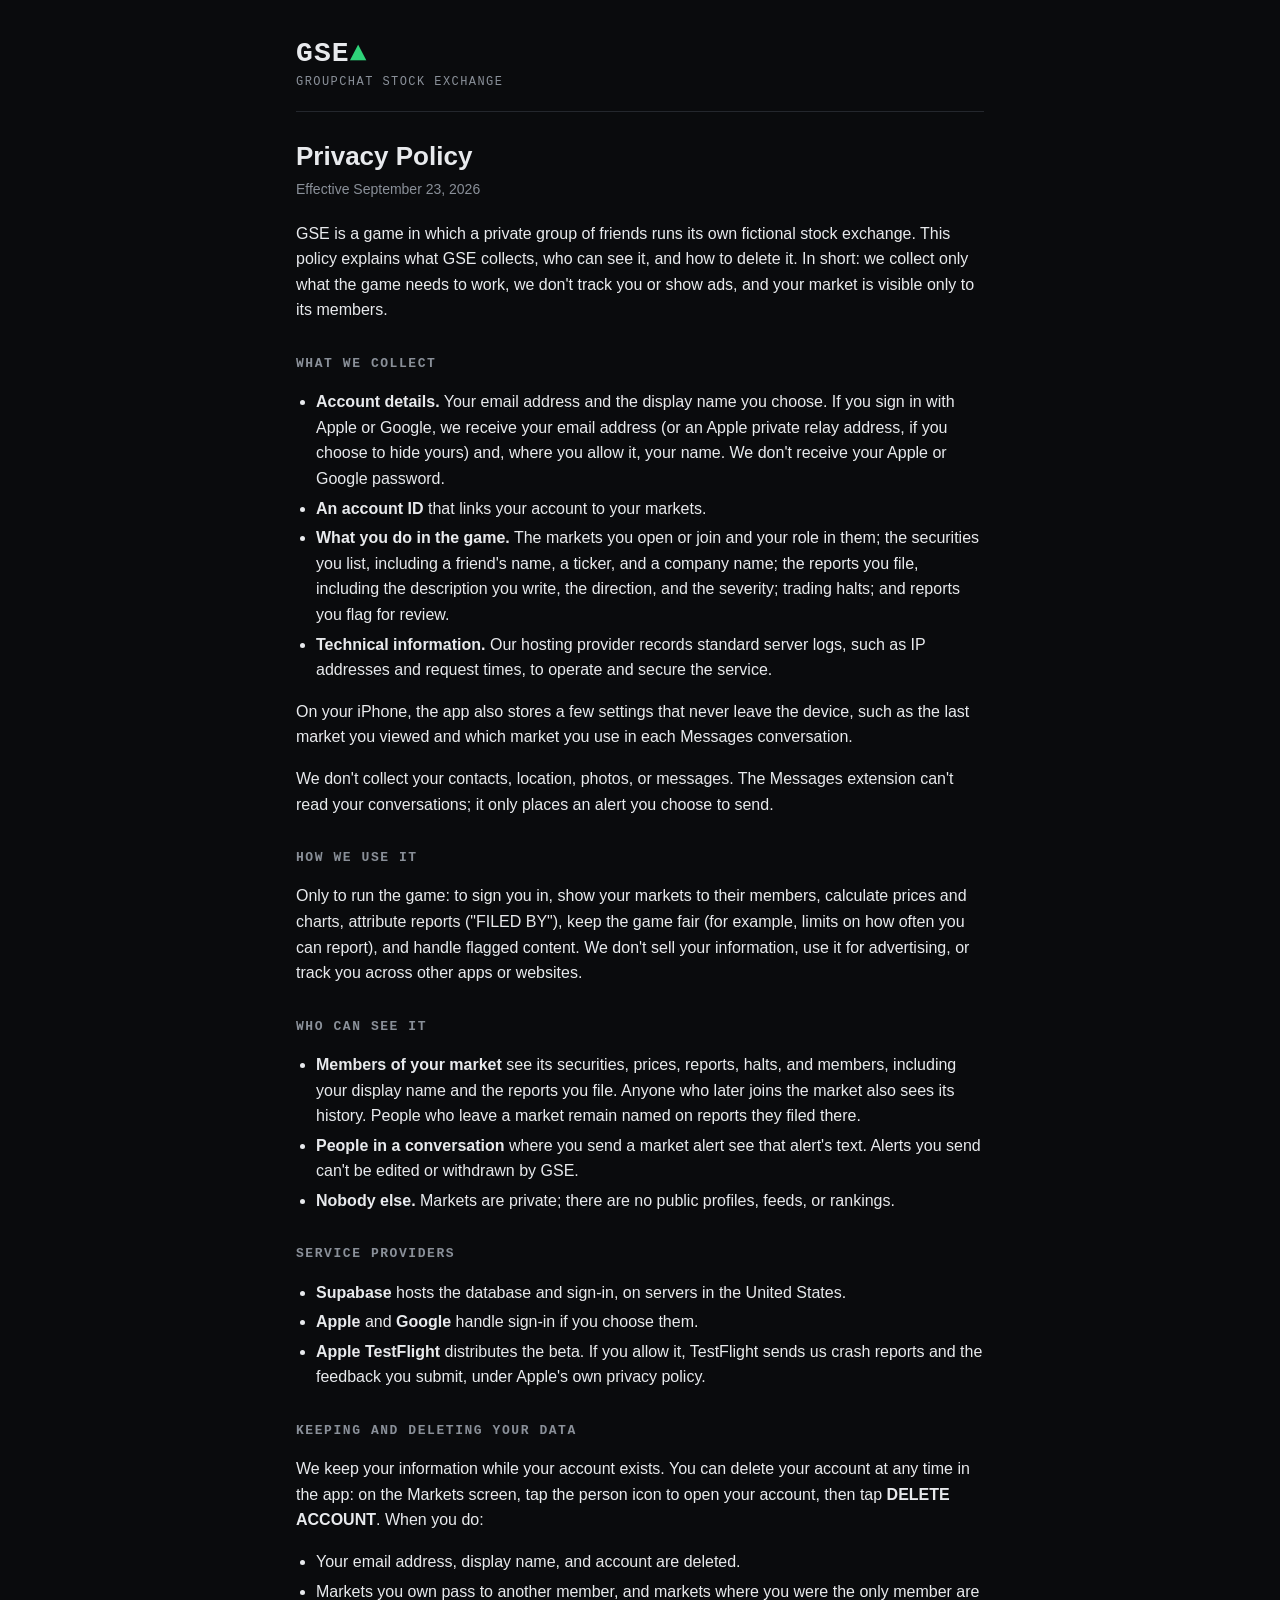
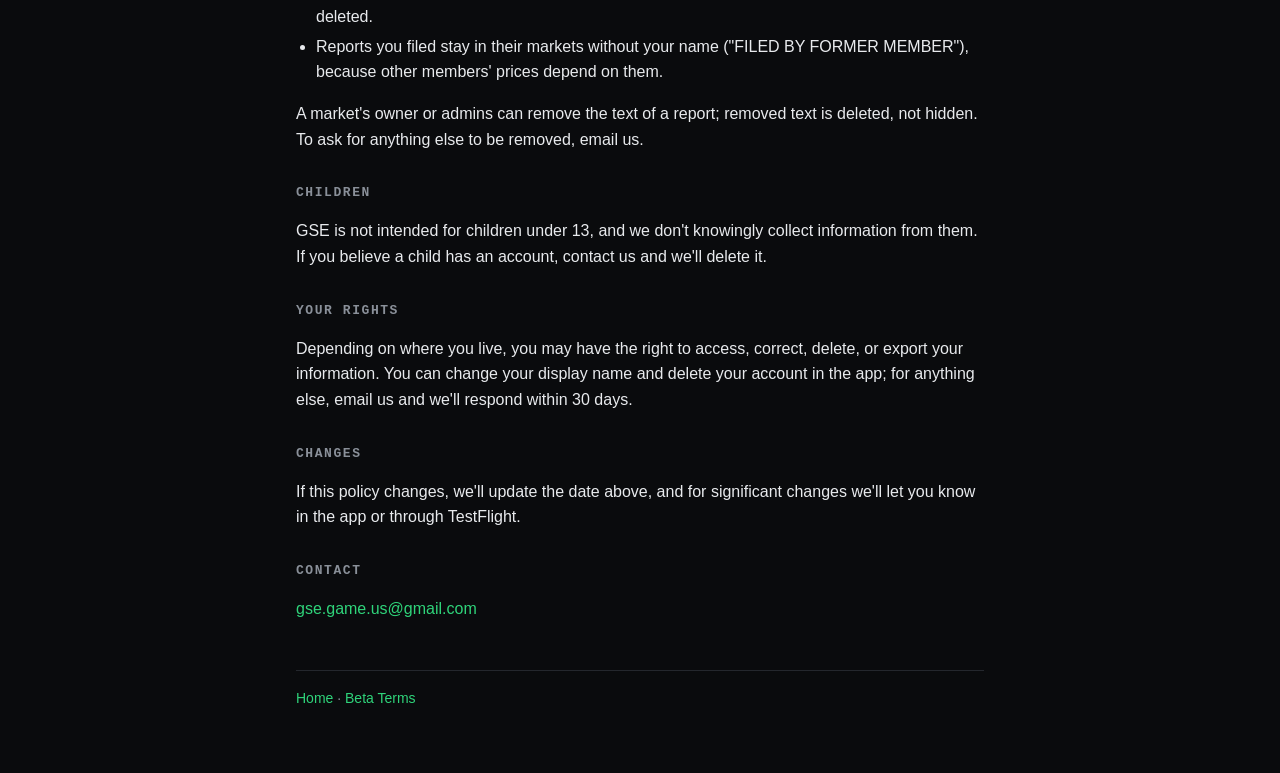
==== privacy.html @ 7697e045 "GSE home page, privacy policy and beta terms Co-Authored-By: Claude Opus 5.5 <noreply@anthropic.com>" ====
<!doctype html>
<html lang="en">
<head>
  <meta charset="utf-8">
  <meta name="viewport" content="width=device-width, initial-scale=1">
  <title>GSE Privacy Policy</title>
  <link rel="stylesheet" href="style.css">
</head>
<body>
<main>
  <header>
    <p class="mark"><a href="./" style="color:inherit">GSE<span>▲</span></a></p>
    <p class="tag">Groupchat Stock Exchange</p>
  </header>

  <h1>Privacy Policy</h1>
  <p class="updated">Effective September 23, 2026</p>

  <p>GSE is a game in which a private group of friends runs its own fictional stock exchange. This policy explains what GSE collects, who can see it, and how to delete it. In short: we collect only what the game needs to work, we don't track you or show ads, and your market is visible only to its members.</p>

  <h2>What we collect</h2>
  <ul>
    <li><strong>Account details.</strong> Your email address and the display name you choose. If you sign in with Apple or Google, we receive your email address (or an Apple private relay address, if you choose to hide yours) and, where you allow it, your name. We don't receive your Apple or Google password.</li>
    <li><strong>An account ID</strong> that links your account to your markets.</li>
    <li><strong>What you do in the game.</strong> The markets you open or join and your role in them; the securities you list, including a friend's name, a ticker, and a company name; the reports you file, including the description you write, the direction, and the severity; trading halts; and reports you flag for review.</li>
    <li><strong>Technical information.</strong> Our hosting provider records standard server logs, such as IP addresses and request times, to operate and secure the service.</li>
  </ul>
  <p>On your iPhone, the app also stores a few settings that never leave the device, such as the last market you viewed and which market you use in each Messages conversation.</p>
  <p>We don't collect your contacts, location, photos, or messages. The Messages extension can't read your conversations; it only places an alert you choose to send.</p>

  <h2>How we use it</h2>
  <p>Only to run the game: to sign you in, show your markets to their members, calculate prices and charts, attribute reports ("FILED BY"), keep the game fair (for example, limits on how often you can report), and handle flagged content. We don't sell your information, use it for advertising, or track you across other apps or websites.</p>

  <h2>Who can see it</h2>
  <ul>
    <li><strong>Members of your market</strong> see its securities, prices, reports, halts, and members, including your display name and the reports you file. Anyone who later joins the market also sees its history. People who leave a market remain named on reports they filed there.</li>
    <li><strong>People in a conversation</strong> where you send a market alert see that alert's text. Alerts you send can't be edited or withdrawn by GSE.</li>
    <li><strong>Nobody else.</strong> Markets are private; there are no public profiles, feeds, or rankings.</li>
  </ul>

  <h2>Service providers</h2>
  <ul>
    <li><strong>Supabase</strong> hosts the database and sign-in, on servers in the United States.</li>
    <li><strong>Apple</strong> and <strong>Google</strong> handle sign-in if you choose them.</li>
    <li><strong>Apple TestFlight</strong> distributes the beta. If you allow it, TestFlight sends us crash reports and the feedback you submit, under Apple's own privacy policy.</li>
  </ul>

  <h2>Keeping and deleting your data</h2>
  <p>We keep your information while your account exists. You can delete your account at any time in the app: on the Markets screen, tap the person icon to open your account, then tap <strong>DELETE ACCOUNT</strong>. When you do:</p>
  <ul>
    <li>Your email address, display name, and account are deleted.</li>
    <li>Markets you own pass to another member, and markets where you were the only member are deleted.</li>
    <li>Reports you filed stay in their markets without your name ("FILED BY FORMER MEMBER"), because other members' prices depend on them.</li>
  </ul>
  <p>A market's owner or admins can remove the text of a report; removed text is deleted, not hidden. To ask for anything else to be removed, email us.</p>

  <h2>Children</h2>
  <p>GSE is not intended for children under 13, and we don't knowingly collect information from them. If you believe a child has an account, contact us and we'll delete it.</p>

  <h2>Your rights</h2>
  <p>Depending on where you live, you may have the right to access, correct, delete, or export your information. You can change your display name and delete your account in the app; for anything else, email us and we'll respond within 30 days.</p>

  <h2>Changes</h2>
  <p>If this policy changes, we'll update the date above, and for significant changes we'll let you know in the app or through TestFlight.</p>

  <h2>Contact</h2>
  <p><a href="mailto:gse.game.us@gmail.com">gse.game.us@gmail.com</a></p>

  <footer><a href="./">Home</a> · <a href="terms">Beta Terms</a></footer>
</main>
</body>
</html>
---- style.css ----
:root {
  --bg: #0A0B0D;
  --surface: #14161A;
  --line: #24272D;
  --text: #E8EAED;
  --muted: #8A9099;
  --gain: #2FD47A;
}
* { box-sizing: border-box; }
html { -webkit-text-size-adjust: 100%; }
body {
  margin: 0;
  background: var(--bg);
  color: var(--text);
  font: 16px/1.6 -apple-system, BlinkMacSystemFont, "Helvetica Neue", Arial, sans-serif;
}
main { max-width: 720px; margin: 0 auto; padding: 40px 16px 64px; }
header { border-bottom: 1px solid var(--line); padding-bottom: 20px; margin-bottom: 28px; }
.mark { font: 700 28px/1 ui-monospace, "SF Mono", Menlo, monospace; letter-spacing: 0.04em; margin: 0; }
.mark span { color: var(--gain); }
.tag { font: 12px/1.4 ui-monospace, "SF Mono", Menlo, monospace; letter-spacing: 0.12em; color: var(--muted); text-transform: uppercase; margin: 6px 0 0; }
nav { margin-top: 14px; font: 13px/1.4 ui-monospace, "SF Mono", Menlo, monospace; letter-spacing: 0.08em; text-transform: uppercase; }
nav a { margin-right: 18px; }
h1 { font-size: 26px; line-height: 1.25; margin: 0 0 6px; }
h2 { font: 600 13px/1.4 ui-monospace, "SF Mono", Menlo, monospace; letter-spacing: 0.12em; text-transform: uppercase; color: var(--muted); margin: 32px 0 8px; }
p, li { color: var(--text); }
ul { padding-left: 20px; }
li { margin: 4px 0; }
a { color: var(--gain); text-decoration: none; }
a:hover { text-decoration: underline; }
.updated { color: var(--muted); font-size: 14px; margin: 0 0 20px; }
.quote { background: var(--surface); border: 1px solid var(--line); border-radius: 10px; padding: 16px 18px; font-family: ui-monospace, "SF Mono", Menlo, monospace; margin: 24px 0; }
.quote .up { color: var(--gain); }
.quote .headline { font-weight: 700; }
.quote p { margin: 6px 0 0; color: var(--muted); font-family: -apple-system, BlinkMacSystemFont, "Helvetica Neue", Arial, sans-serif; }
footer { border-top: 1px solid var(--line); margin-top: 48px; padding-top: 16px; color: var(--muted); font-size: 14px; }
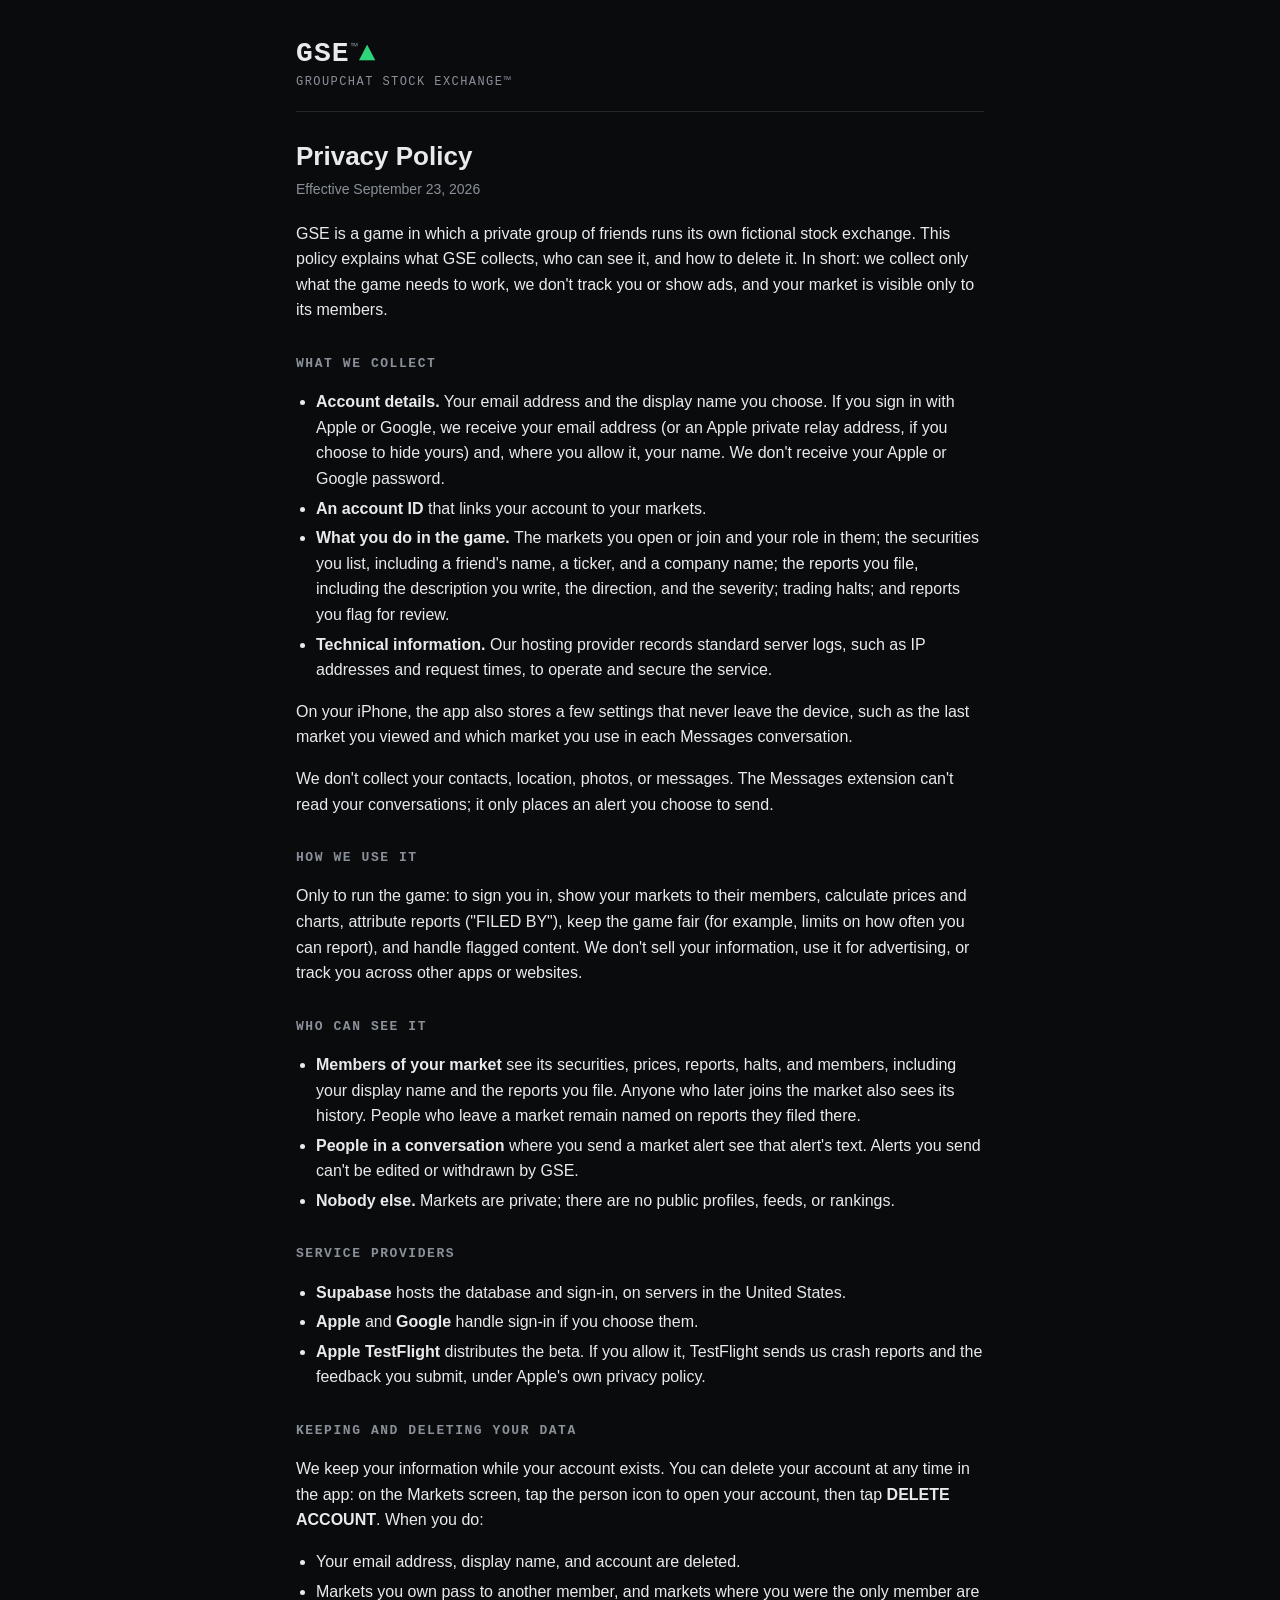
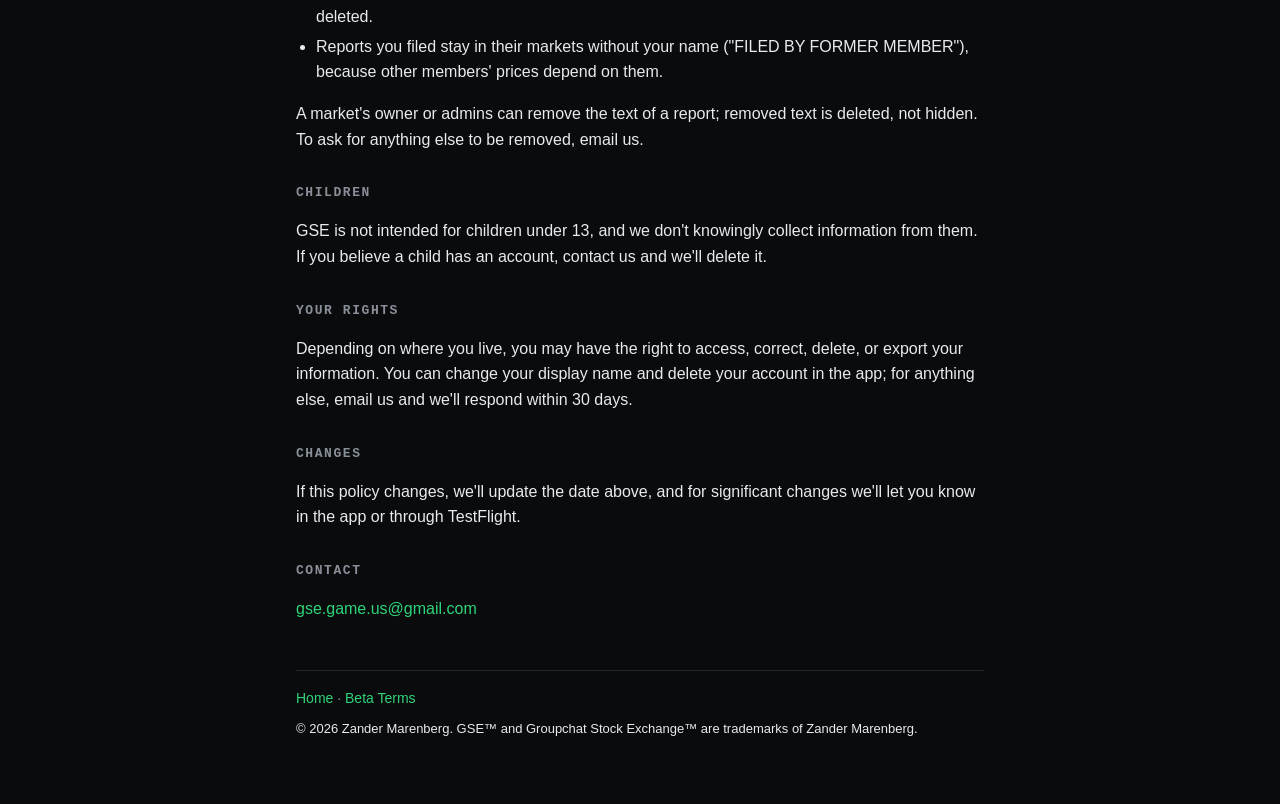
==== commit 7f9d7ed3: "Add trademark and copyright notices Co-Authored-By: Claude Opus 5.5 <noreply@anthropic.com>" ====
--- a/privacy.html
+++ b/privacy.html
@@ -9,8 +9,8 @@
 <body>
 <main>
   <header>
-    <p class="mark"><a href="./" style="color:inherit">GSE<span>▲</span></a></p>
-    <p class="tag">Groupchat Stock Exchange</p>
+    <p class="mark"><a href="./" style="color:inherit">GSE<sup class="tm">™</sup><span>▲</span></a></p>
+    <p class="tag">Groupchat Stock Exchange™</p>
   </header>
 
   <h1>Privacy Policy</h1>
@@ -66,7 +66,7 @@
   <h2>Contact</h2>
   <p><a href="mailto:gse.game.us@gmail.com">gse.game.us@gmail.com</a></p>
 
-  <footer><a href="./">Home</a> · <a href="terms">Beta Terms</a></footer>
+  <footer><a href="./">Home</a> · <a href="terms">Beta Terms</a><p class="legal">© 2026 Zander Marenberg. GSE™ and Groupchat Stock Exchange™ are trademarks of Zander Marenberg.</p></footer>
 </main>
 </body>
 </html>
--- a/style.css
+++ b/style.css
@@ -34,3 +34,5 @@
 .quote .headline { font-weight: 700; }
 .quote p { margin: 6px 0 0; color: var(--muted); font-family: -apple-system, BlinkMacSystemFont, "Helvetica Neue", Arial, sans-serif; }
 footer { border-top: 1px solid var(--line); margin-top: 48px; padding-top: 16px; color: var(--muted); font-size: 14px; }
+.mark .tm { font-size: 0.4em; font-weight: 500; vertical-align: super; margin-left: 1px; color: var(--muted); }
+.legal { margin: 10px 0 0; font-size: 13px; }
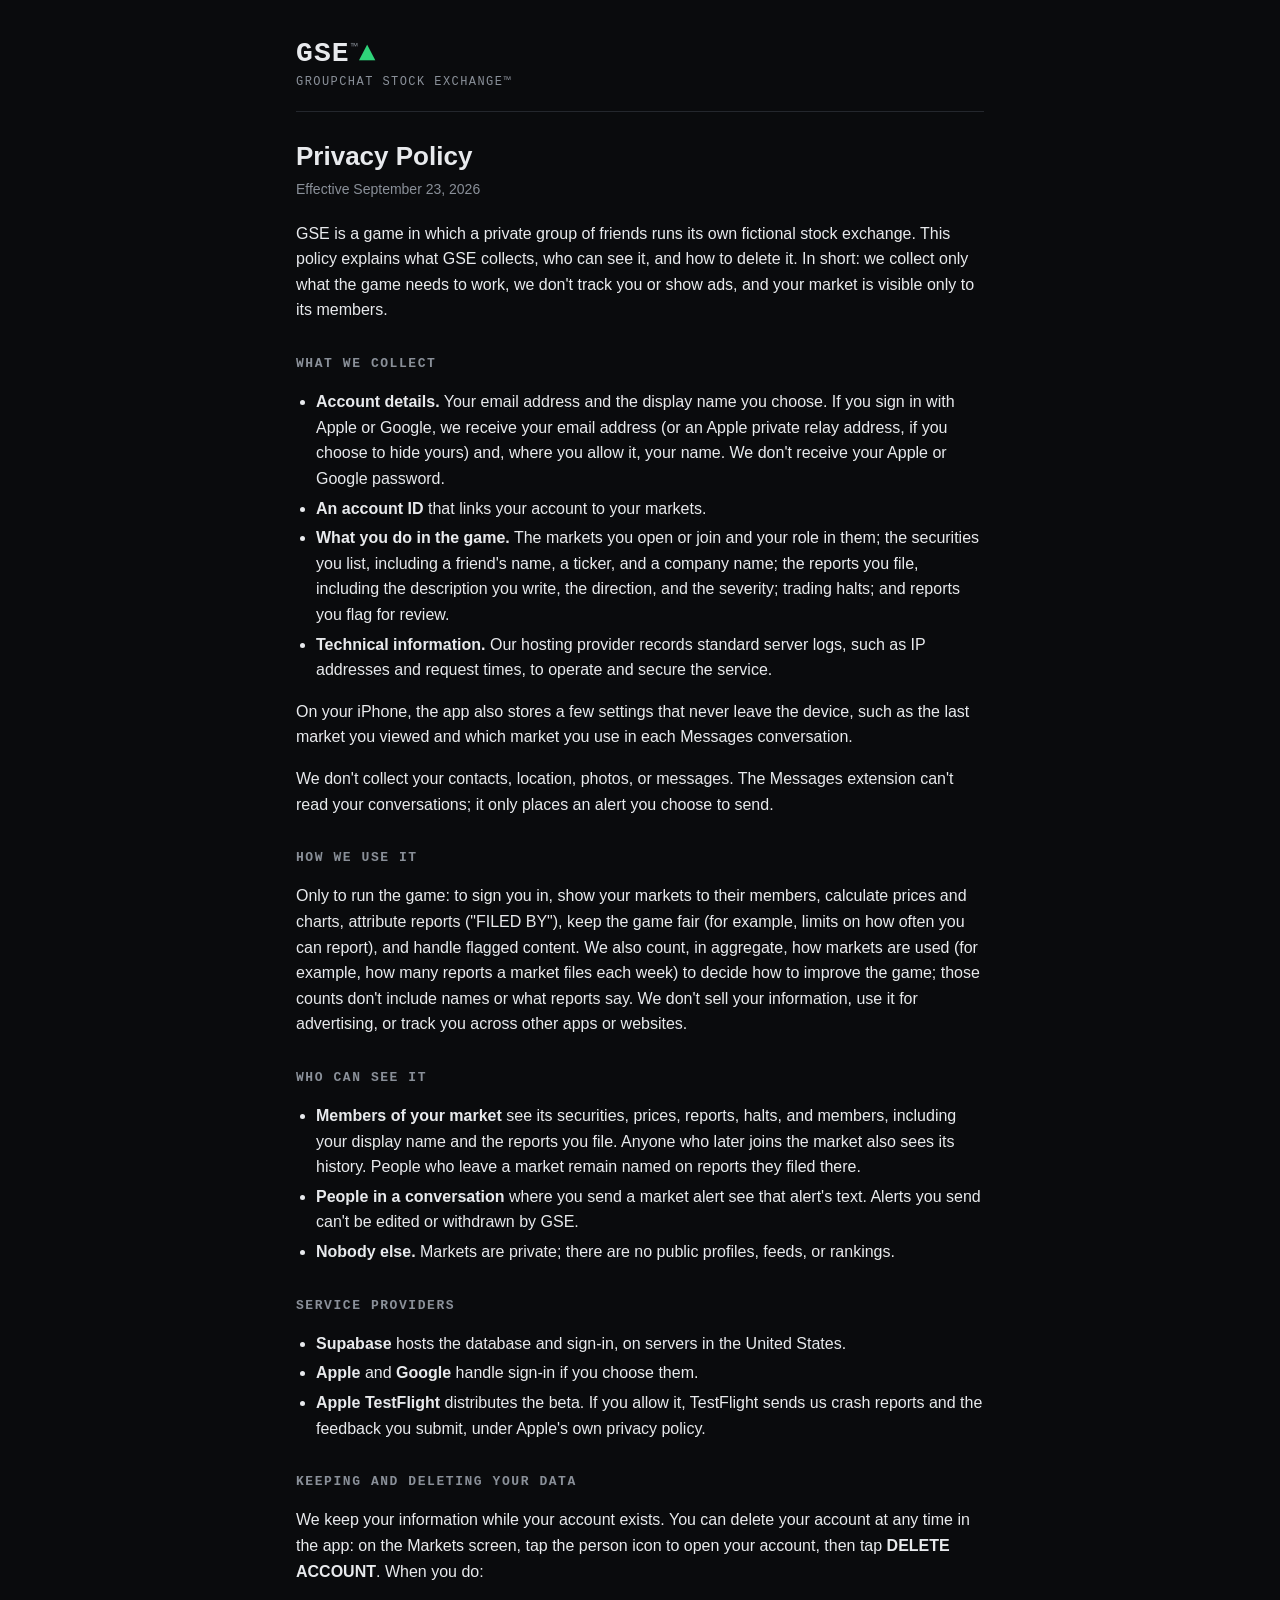
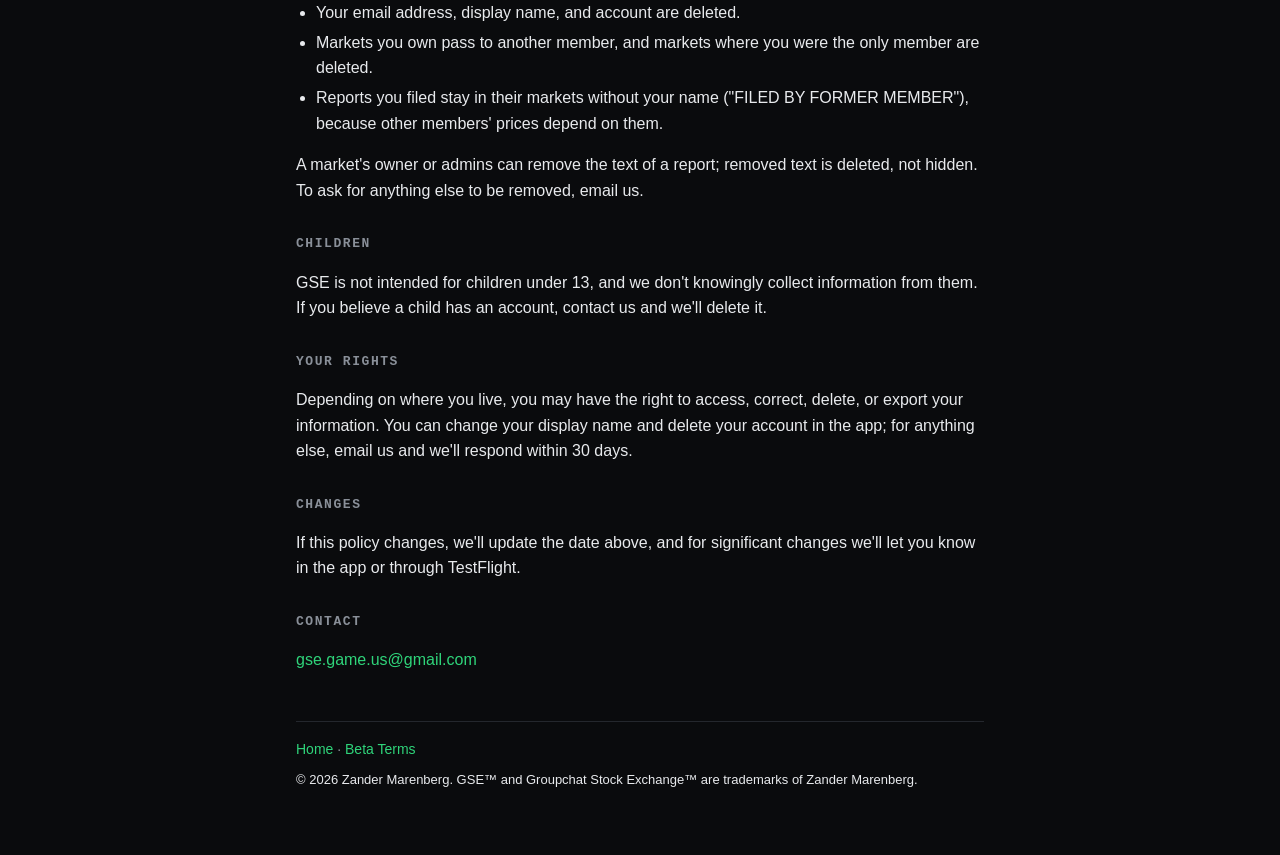
==== commit c6415301: "Privacy policy: mention aggregate usage counts Co-Authored-By: Claude Opus 5.5 <noreply@anthropic.co" ====
--- a/privacy.html
+++ b/privacy.html
@@ -29,7 +29,7 @@
   <p>We don't collect your contacts, location, photos, or messages. The Messages extension can't read your conversations; it only places an alert you choose to send.</p>
 
   <h2>How we use it</h2>
-  <p>Only to run the game: to sign you in, show your markets to their members, calculate prices and charts, attribute reports ("FILED BY"), keep the game fair (for example, limits on how often you can report), and handle flagged content. We don't sell your information, use it for advertising, or track you across other apps or websites.</p>
+  <p>Only to run the game: to sign you in, show your markets to their members, calculate prices and charts, attribute reports ("FILED BY"), keep the game fair (for example, limits on how often you can report), and handle flagged content. We also count, in aggregate, how markets are used (for example, how many reports a market files each week) to decide how to improve the game; those counts don't include names or what reports say. We don't sell your information, use it for advertising, or track you across other apps or websites.</p>
 
   <h2>Who can see it</h2>
   <ul>
